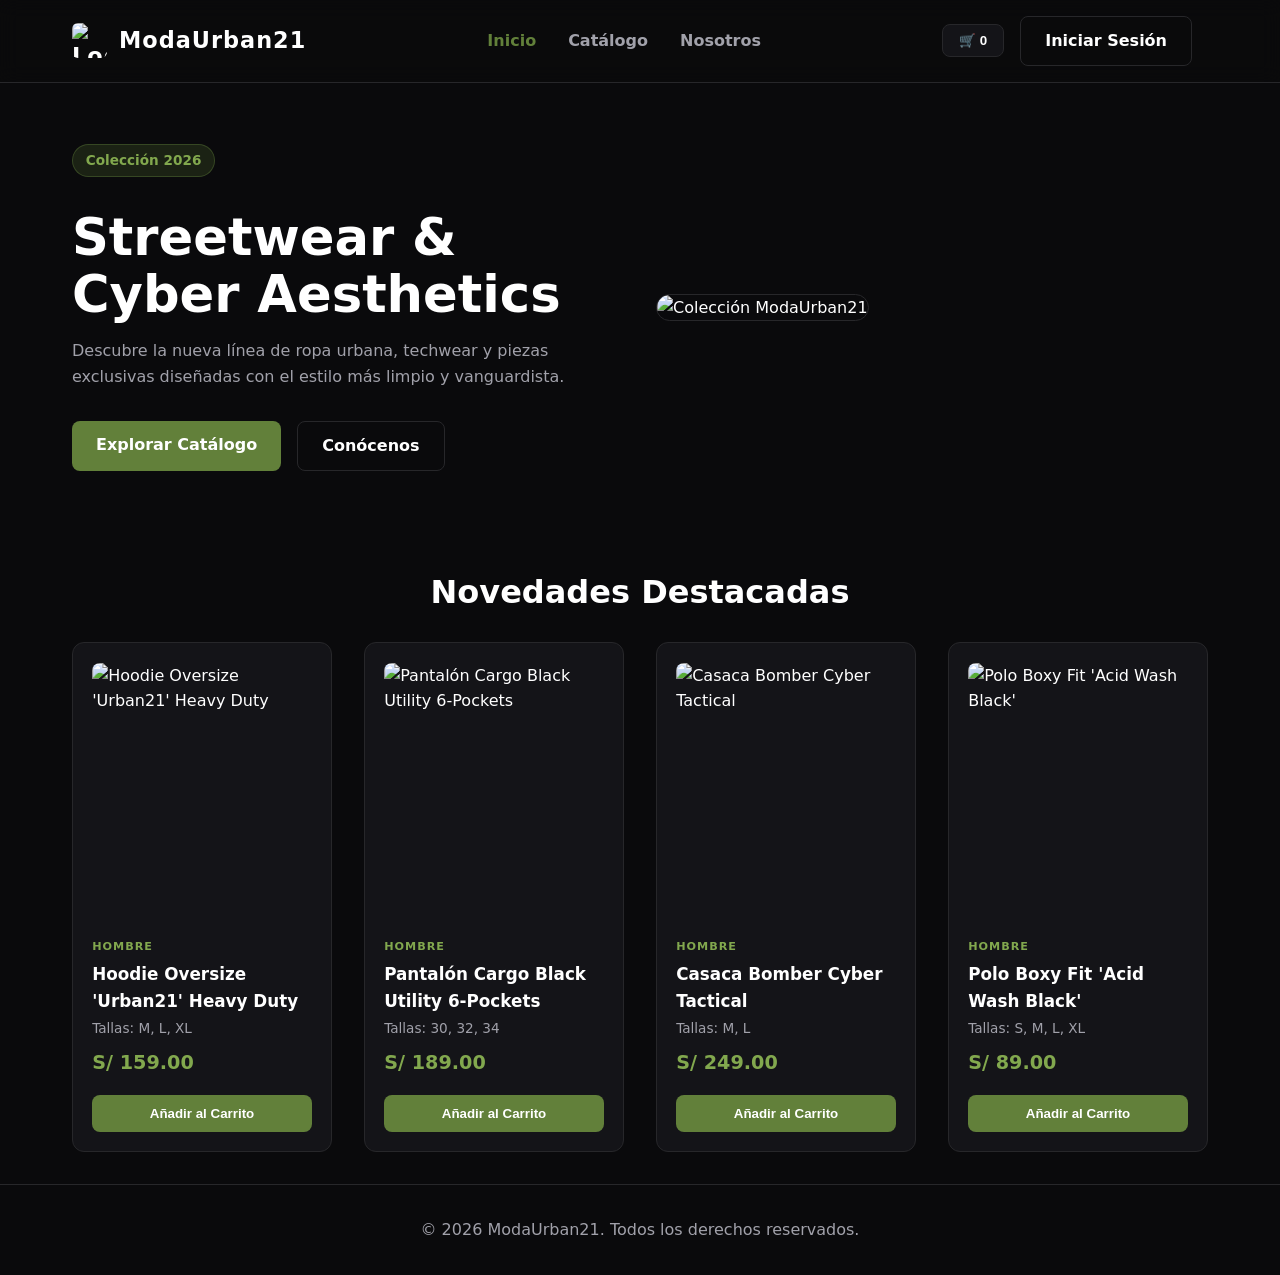
==== index.html @ eddc6c13 "Pagina zzz" ====
<!DOCTYPE html>
<html lang="es">
<head>
  <meta charset="UTF-8">
  <meta name="viewport" content="width=device-width, initial-scale=1.0">
  <title>ModaUrban21 | Inicio</title>
  <link rel="stylesheet" href="style.css">
</head>
<body>

  <header id="cabecera">
    <nav class="barra-navegacion">
      <div class="logotipo">
        <img src="image/LogoMODaURban.png" alt="Logo ModaUrban21" class="imagen-logotipo">
        <span>ModaUrban21</span>
      </div>

      <ul class="enlaces-navegacion">
        <li><a href="index.html" class="enlace-activo">Inicio</a></li>
        <li><a href="catalogo.html">Catálogo</a></li>
        <li><a href="nosotros.html">Nosotros</a></li>
      </ul>

      <div class="acciones-usuario">
        <button id="boton-carrito" class="boton-icono">🛒 <span id="contador-carrito">0</span></button>
        <a href="login.html" id="boton-login-nav" class="boton boton-secundario">Iniciar Sesión</a>
        <span id="saludo-usuario" class="saludo-usuario"></span>
        <button id="boton-cerrar-sesion" class="boton-salir oculto">Salir</button>
      </div>
    </nav>
  </header>

  <main>
    <section class="seccion-principal">
      <div class="contenido-principal">
        <span class="etiqueta anim-pulso">Colección 2026</span>
        <h1>Streetwear & Cyber Aesthetics</h1>
        <p>Descubre la nueva línea de ropa urbana, techwear y piezas exclusivas diseñadas con el estilo más limpio y vanguardista.</p>
        <div class="botones-principal">
          <a href="catalogo.html" class="boton boton-primario boton-efecto">Explorar Catálogo</a>
          <a href="nosotros.html" class="boton boton-secundario">Conócenos</a>
        </div>
      </div>
      <div class="imagen-principal">
        <img src="https://images.unsplash.com/photo-1509967419530-da38b4704bc6?auto=format&fit=crop&w=800&q=80" alt="Colección ModaUrban21">
      </div>
    </section>

    <section class="seccion-destacados">
      <h2>Novedades Destacadas</h2>
      <div id="rejilla-destacados" class="rejilla-productos"></div>
    </section>
  </main>

  <div id="modal-carrito" class="modal">
    <div class="contenido-modal-carrito">
      <span class="cerrar-modal" id="cerrar-carrito">&times;</span>
      <h2>Tu Carrito de Compras</h2>
      <div id="elementos-carrito" class="elementos-carrito"></div>
      <div class="pie-carrito">
        <p>Total: S/ <span id="total-carrito">0.00</span></p>
        <button id="boton-checkout" class="boton boton-primario boton-bloque">Finalizar Compra</button>
      </div>
    </div>
  </div>

  <footer>
    <p>&copy; 2026 ModaUrban21. Todos los derechos reservados.</p>
  </footer>

  <script src="app.js"></script>
</body>
</html>
---- style.css ----
:root {
  --color-fondo: #0a0a0c;
  --color-superficie: #141418;
  --color-superficie-hover: #1f1f26;
  --color-primario: #62803a;
  --color-primario-hover: #82a84e;
  --texto-principal: #ffffff;
  --texto-secundario: #a1a1aa;
  --color-borde: #27272a;
  --tipografia: 'Segoe UI', system-ui, -apple-system, sans-serif;
}

* {
  margin: 0;
  padding: 0;
  box-sizing: border-box;
  scroll-behavior: smooth;
}

body {
  background-color: var(--color-fondo);
  color: var(--texto-principal);
  font-family: var(--tipografia);
  line-height: 1.6;
  display: flex;
  flex-direction: column;
  min-height: 100vh;
}

main {
  flex: 1;
}

.contenedor-pagina {
  padding-top: 7rem;
  padding-bottom: 4rem;
}

header {
  position: fixed;
  top: 0;
  width: 100%;
  background: rgba(10, 10, 12, 0.9);
  backdrop-filter: blur(10px);
  border-bottom: 1px solid var(--color-borde);
  z-index: 100;
}

.barra-navegacion {
  display: flex;
  justify-content: space-between;
  align-items: center;
  max-width: 1200px;
  margin: 0 auto;
  padding: 1rem 2rem;
}

.logotipo {
  display: flex;
  align-items: center;
  gap: 0.75rem;
  font-size: 1.4rem;
  font-weight: 900;
  letter-spacing: 1px;
}

.imagen-logotipo {
  width: 35px;
  height: 35px;
  border-radius: 6px;
  object-fit: cover;
}

.enlaces-navegacion {
  display: flex;
  list-style: none;
  gap: 2rem;
}

.enlaces-navegacion a {
  color: var(--texto-secundario);
  text-decoration: none;
  font-weight: 600;
  transition: color 0.3s;
}

.enlaces-navegacion a:hover,
.enlaces-navegacion a.enlace-activo {
  color: var(--color-primario);
}

.acciones-usuario {
  display: flex;
  align-items: center;
  gap: 1rem;
}

.boton-icono {
  background: var(--color-superficie);
  border: 1px solid var(--color-borde);
  color: var(--texto-principal);
  padding: 0.5rem 1rem;
  border-radius: 8px;
  cursor: pointer;
  font-weight: bold;
}

.saludo-usuario {
  color: var(--color-primario-hover);
  font-weight: bold;
}

.boton-salir {
  background: transparent;
  border: 1px solid var(--color-borde);
  color: var(--texto-secundario);
  padding: 0.3rem 0.6rem;
  border-radius: 6px;
  cursor: pointer;
  font-size: 0.8rem;
}

.oculto {
  display: none !important;
}

.boton {
  display: inline-block;
  padding: 0.7rem 1.5rem;
  border-radius: 8px;
  text-decoration: none;
  font-weight: 700;
  cursor: pointer;
  border: none;
  transition: all 0.3s;
  text-align: center;
}

.boton-primario {
  background-color: var(--color-primario);
  color: #fff;
}

.boton-primario:hover {
  background-color: var(--color-primario-hover);
}

.boton-secundario {
  background-color: transparent;
  color: var(--texto-principal);
  border: 1px solid var(--color-borde);
}

.boton-bloque {
  width: 100%;
}

.seccion-principal {
  display: grid;
  grid-template-columns: 1fr 1fr;
  align-items: center;
  max-width: 1200px;
  margin: 0 auto;
  padding: 9rem 2rem 4rem 2rem;
  gap: 2rem;
}

.etiqueta {
  display: inline-block;
  background: rgba(98, 128, 58, 0.2);
  color: var(--color-primario-hover);
  padding: 0.3rem 0.8rem;
  border-radius: 20px;
  font-size: 0.85rem;
  font-weight: 600;
  margin-bottom: 1rem;
  border: 1px solid rgba(98, 128, 58, 0.4);
}

.contenido-principal h1 {
  font-size: 3.2rem;
  line-height: 1.1;
  margin: 1rem 0;
}

.contenido-principal p {
  color: var(--texto-secundario);
  margin-bottom: 2rem;
}

.botones-principal {
  display: flex;
  gap: 1rem;
}

.imagen-principal img {
  width: 100%;
  border-radius: 16px;
  border: 1px solid var(--color-borde);
}

.seccion-destacados, .seccion-catalogo, .seccion-nosotros {
  max-width: 1200px;
  margin: 0 auto;
  padding: 2rem;
}

.seccion-destacados h2, .seccion-catalogo h2, .seccion-nosotros h2 {
  font-size: 2rem;
  margin-bottom: 1.5rem;
  text-align: center;
}

/* SECCIÓN LOGIN DETALLADO */
.seccion-login {
  max-width: 1050px;
  margin: 0 auto;
  padding: 1rem 2rem;
  display: grid;
  grid-template-columns: 1fr 1fr;
  gap: 2.5rem;
  align-items: start;
}

.panel-info-login {
  background: var(--color-superficie);
  border: 1px solid var(--color-borde);
  border-radius: 16px;
  padding: 2.5rem;
}

.panel-info-login h2 {
  font-size: 1.8rem;
  margin: 0.8rem 0;
}

.panel-info-login p {
  color: var(--texto-secundario);
  font-size: 0.95rem;
  margin-bottom: 1rem;
}

.malla-beneficios {
  display: flex;
  flex-direction: column;
  gap: 1.2rem;
  margin: 1.5rem 0 2rem 0;
}

.item-beneficio {
  display: flex;
  align-items: flex-start;
  gap: 1rem;
  background: rgba(255, 255, 255, 0.02);
  padding: 0.8rem 1rem;
  border-radius: 10px;
  border: 1px solid var(--color-borde);
  transition: background 0.3s ease;
}

.item-beneficio:hover {
  background: rgba(98, 128, 58, 0.08);
}

.icono-beneficio {
  font-size: 1.3rem;
  background: var(--color-superficie);
  padding: 0.3rem 0.5rem;
  border-radius: 8px;
  border: 1px solid var(--color-borde);
}

.item-beneficio strong {
  display: block;
  font-size: 0.95rem;
  color: #fff;
}

.item-beneficio p {
  font-size: 0.82rem;
  color: var(--texto-secundario);
  margin: 0;
}

.tarjeta-soporte {
  border-top: 1px solid var(--color-borde);
  padding-top: 1rem;
}

.tarjeta-soporte a {
  color: var(--color-primario-hover);
  text-decoration: none;
}

.tarjeta-login {
  background: var(--color-superficie);
  border: 1px solid var(--color-borde);
  padding: 2.5rem;
  border-radius: 16px;
}

.tarjeta-login h2 {
  font-size: 1.6rem;
  margin-bottom: 0.3rem;
}

.subtitulo-login {
  color: var(--texto-secundario);
  font-size: 0.88rem;
  margin-bottom: 1.5rem;
}

.grupo-entrada {
  display: flex;
  flex-direction: column;
  gap: 0.4rem;
  margin-bottom: 1.2rem;
  text-align: left;
}

.grupo-entrada label {
  font-size: 0.82rem;
  color: #d4d4d8;
  font-weight: 600;
}

.grupo-entrada input {
  width: 100%;
  padding: 0.8rem 1rem;
  border-radius: 8px;
  border: 1px solid var(--color-borde);
  background: var(--color-fondo);
  color: #fff;
  outline: none;
}

.grupo-entrada input:focus {
  border-color: var(--color-primario);
}

.opciones-login {
  display: flex;
  justify-content: space-between;
  align-items: center;
  font-size: 0.82rem;
  margin-bottom: 1.2rem;
  color: var(--texto-secundario);
}

.enlace-secundario {
  color: var(--texto-secundario);
  text-decoration: none;
}

.enlace-destacado {
  color: var(--color-primario-hover);
  font-weight: 700;
  text-decoration: none;
}

.cambio-vista {
  margin-top: 1.5rem;
  text-align: center;
  font-size: 0.85rem;
  color: var(--texto-secundario);
}

.mensaje-alerta {
  margin-top: 1.2rem;
  text-align: center;
  font-size: 0.88rem;
  font-weight: bold;
}

/* ANIMACIONES */
@keyframes entradaSuave {
  from {
    opacity: 0;
    transform: translateY(20px);
  }
  to {
    opacity: 1;
    transform: translateY(0);
  }
}

@keyframes fadeIn {
  from {
    opacity: 0;
    transform: scale(0.97);
  }
  to {
    opacity: 1;
    transform: scale(1);
  }
}

@keyframes pulsoBrillo {
  0% { box-shadow: 0 0 0 0 rgba(98, 128, 58, 0.4); }
  70% { box-shadow: 0 0 0 10px rgba(98, 128, 58, 0); }
  100% { box-shadow: 0 0 0 0 rgba(98, 128, 58, 0); }
}

.animar-entrada {
  animation: entradaSuave 0.7s cubic-bezier(0.16, 1, 0.3, 1) forwards;
}

.animar-fade {
  animation: fadeIn 0.4s ease-out forwards;
}

.anim-pulso {
  animation: pulsoBrillo 2s infinite;
}

.tarj-animada {
  transition: transform 0.3s ease, border-color 0.3s ease, box-shadow 0.3s ease;
}

.tarj-animada:hover {
  transform: translateY(-4px);
  border-color: rgba(98, 128, 58, 0.5);
  box-shadow: 0 10px 25px -5px rgba(0, 0, 0, 0.5);
}

.boton-efecto {
  position: relative;
  overflow: hidden;
}

.boton-efecto::after {
  content: '';
  position: absolute;
  top: 50%;
  left: 50%;
  width: 0;
  height: 0;
  background: rgba(255, 255, 255, 0.2);
  border-radius: 50%;
  transform: translate(-50%, -50%);
  transition: width 0.4s ease, height 0.4s ease;
}

.boton-efecto:active::after {
  width: 200px;
  height: 200px;
}

/* BUSCADOR Y FILTROS */
.caja-busqueda {
  max-width: 600px;
  margin: 0 auto 1.5rem auto;
}

.caja-busqueda input {
  width: 100%;
  padding: 0.9rem 1.2rem;
  border-radius: 30px;
  border: 1px solid var(--color-borde);
  background: var(--color-superficie);
  color: #fff;
  font-size: 1rem;
  outline: none;
}

.caja-busqueda input:focus {
  border-color: var(--color-primario);
}

.filtros-genero {
  display: flex;
  justify-content: center;
  gap: 0.5rem;
  margin-bottom: 1rem;
}

.boton-genero {
  background: transparent;
  border: 1px solid var(--color-borde);
  color: var(--texto-secundario);
  padding: 0.4rem 1rem;
  border-radius: 6px;
  cursor: pointer;
  font-weight: 600;
  transition: all 0.2s;
}

.boton-genero.activo, .boton-genero:hover {
  background: var(--color-superficie-hover);
  color: var(--color-primario-hover);
  border-color: var(--color-primario);
}

.filtros {
  display: flex;
  justify-content: center;
  gap: 0.8rem;
  margin: 1.5rem 0 2.5rem 0;
  flex-wrap: wrap;
}

.boton-filtro {
  background: var(--color-superficie);
  border: 1px solid var(--color-borde);
  color: var(--texto-secundario);
  padding: 0.5rem 1.2rem;
  border-radius: 20px;
  cursor: pointer;
  transition: all 0.3s;
}

.boton-filtro.activo, .boton-filtro:hover {
  background: var(--color-primario);
  color: #fff;
  border-color: var(--color-primario);
}

/* REJILLA DE PRODUCTOS */
.rejilla-productos {
  display: grid;
  grid-template-columns: repeat(auto-fill, minmax(250px, 1fr));
  gap: 2rem;
}

.tarjeta-producto {
  background-color: var(--color-superficie);
  border: 1px solid var(--color-borde);
  border-radius: 12px;
  padding: 1.2rem;
  display: flex;
  flex-direction: column;
  justify-content: space-between;
  transition: transform 0.3s ease;
}

.tarjeta-producto:hover {
  transform: translateY(-5px);
}

.tarjeta-producto img {
  width: 100%;
  height: 260px;
  object-fit: cover;
  border-radius: 8px;
  margin-bottom: 0.8rem;
}

.etiqueta-genero {
  display: inline-block;
  font-size: 0.7rem;
  font-weight: 800;
  color: var(--color-primario-hover);
  margin-top: 0.2rem;
  letter-spacing: 1px;
}

.tarjeta-producto h3 {
  font-size: 1.05rem;
  margin-top: 0.3rem;
}

.talla-producto {
  font-size: 0.85rem;
  color: var(--texto-secundario);
  margin-top: 0.2rem;
}

.precio-producto {
  font-size: 1.2rem;
  font-weight: bold;
  color: var(--color-primario-hover);
  margin: 0.5rem 0 1rem 0;
}

.sin-resultados {
  grid-column: 1 / -1;
  text-align: center;
  color: var(--texto-secundario);
  padding: 3rem 0;
  font-size: 1.1rem;
}

/* SECCIÓN NOSOTROS */
.descripcion-nosotros {
  text-align: center;
  max-width: 800px;
  margin: 0 auto 3rem auto;
  color: var(--texto-secundario);
}

.malla-nosotros {
  display: grid;
  grid-template-columns: repeat(auto-fit, minmax(280px, 1fr));
  gap: 2rem;
}

.tarjeta-nosotros {
  background: var(--color-superficie);
  padding: 2rem;
  border-radius: 12px;
  border: 1px solid var(--color-borde);
}

.tarjeta-nosotros h3 {
  color: var(--color-primario-hover);
  margin-bottom: 1rem;
}

/* MODAL Y CARRITO */
.modal {
  display: none;
  position: fixed;
  top: 0;
  left: 0;
  width: 100%;
  height: 100%;
  background: rgba(0, 0, 0, 0.8);
  backdrop-filter: blur(5px);
  z-index: 200;
}
.contenido-modal-carrito {
  background: var(--color-superficie);
  border: 1px solid var(--color-borde);
  width: 90%;
  max-width: 480px;
  margin: 10% auto;
  padding: 2rem;
  border-radius: 16px;
  position: relative;
}
.cerrar-modal {
  position: absolute;
  top: 15px;
  right: 20px;
  font-size: 1.8rem;
  cursor: pointer;
}
.item-carrito {
  display: flex;
  justify-content: space-between;
  align-items: center;
  padding: 0.8rem 0;
  border-bottom: 1px solid var(--color-borde);
}
.item-carrito button {
  background: transparent;
  border: none;
  color: #ef4444;
  cursor: pointer;
  font-size: 1.1rem;
}

.pie-carrito {
  margin-top: 1.5rem;
}

footer {
  text-align: center;
  padding: 2rem;
  border-top: 1px solid var(--color-borde);
  color: var(--texto-secundario);
}

@media (max-width: 850px) {
  .seccion-principal, .seccion-login {
    grid-template-columns: 1fr;
    padding-top: 7rem;
  }
}
.fila-doble {
  display: grid;
  grid-template-columns: 1fr 1fr;
  gap: 1rem;
}

@media (max-width: 500px) {
  .fila-doble {
    grid-template-columns: 1fr;
  }
}
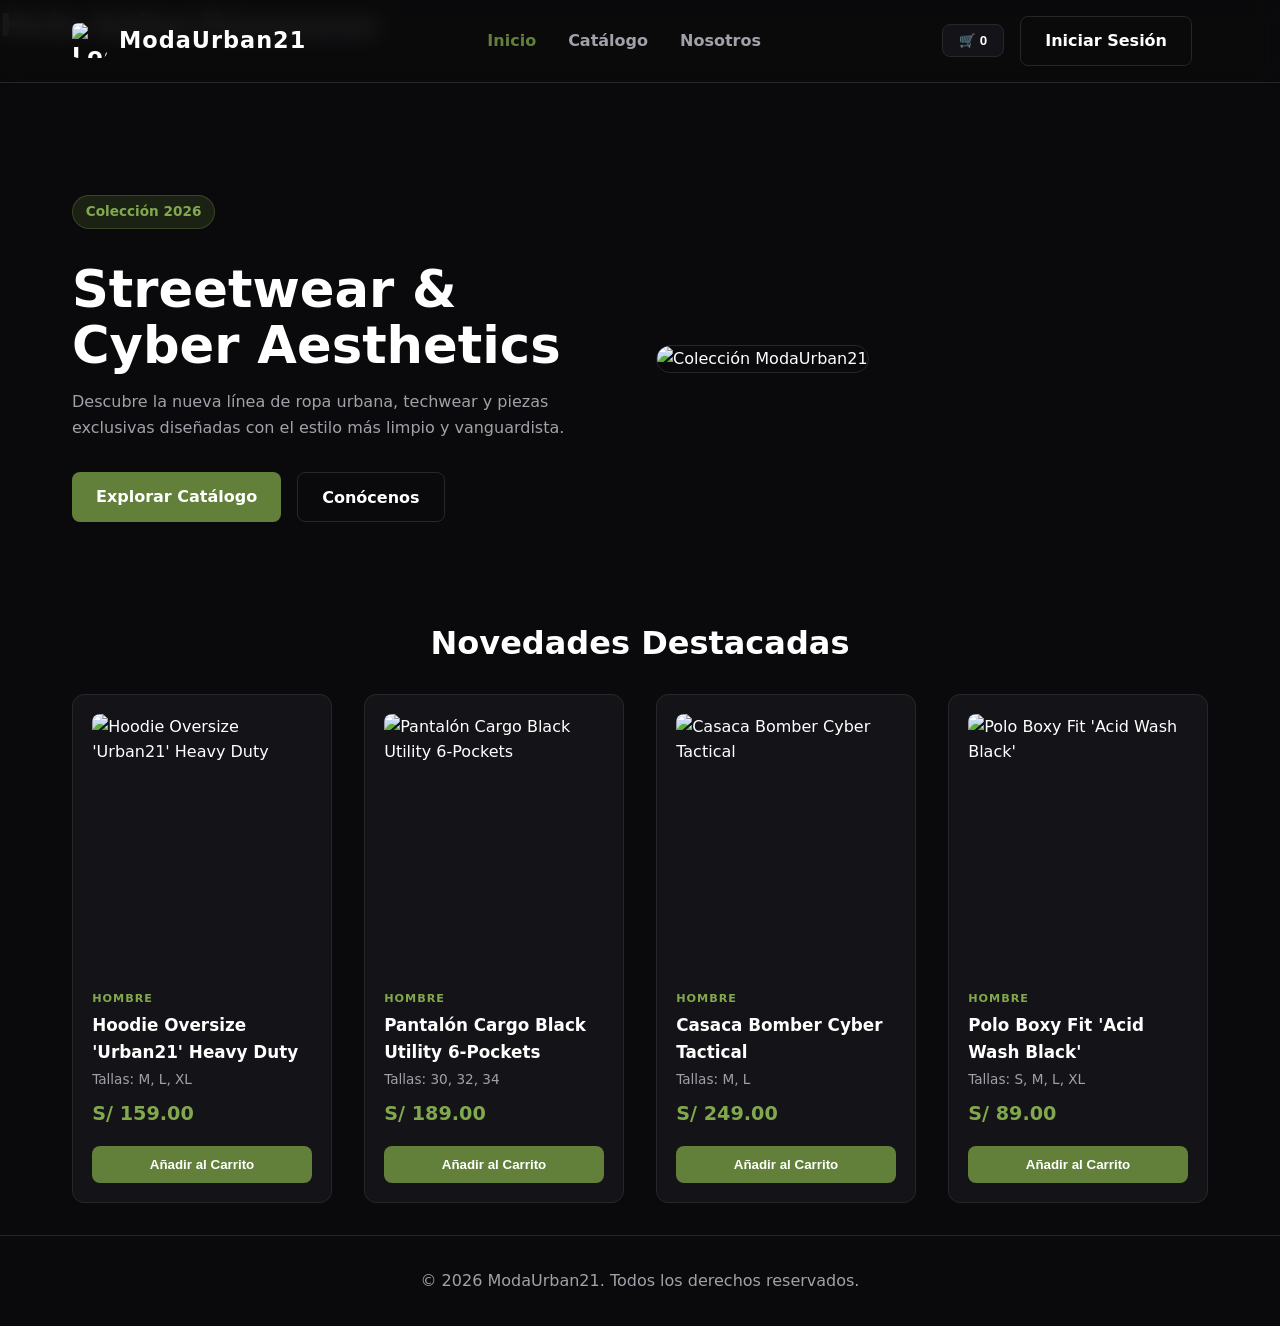
==== commit babb511b: "agregar h1" ====
--- a/index.html
+++ b/index.html
@@ -4,6 +4,7 @@
   <meta charset="UTF-8">
   <meta name="viewport" content="width=device-width, initial-scale=1.0">
   <title>ModaUrban21 | Inicio</title>
+  <h1>Hola bebecitaaaaaaa</h1>
   <link rel="stylesheet" href="style.css">
 </head>
 <body>
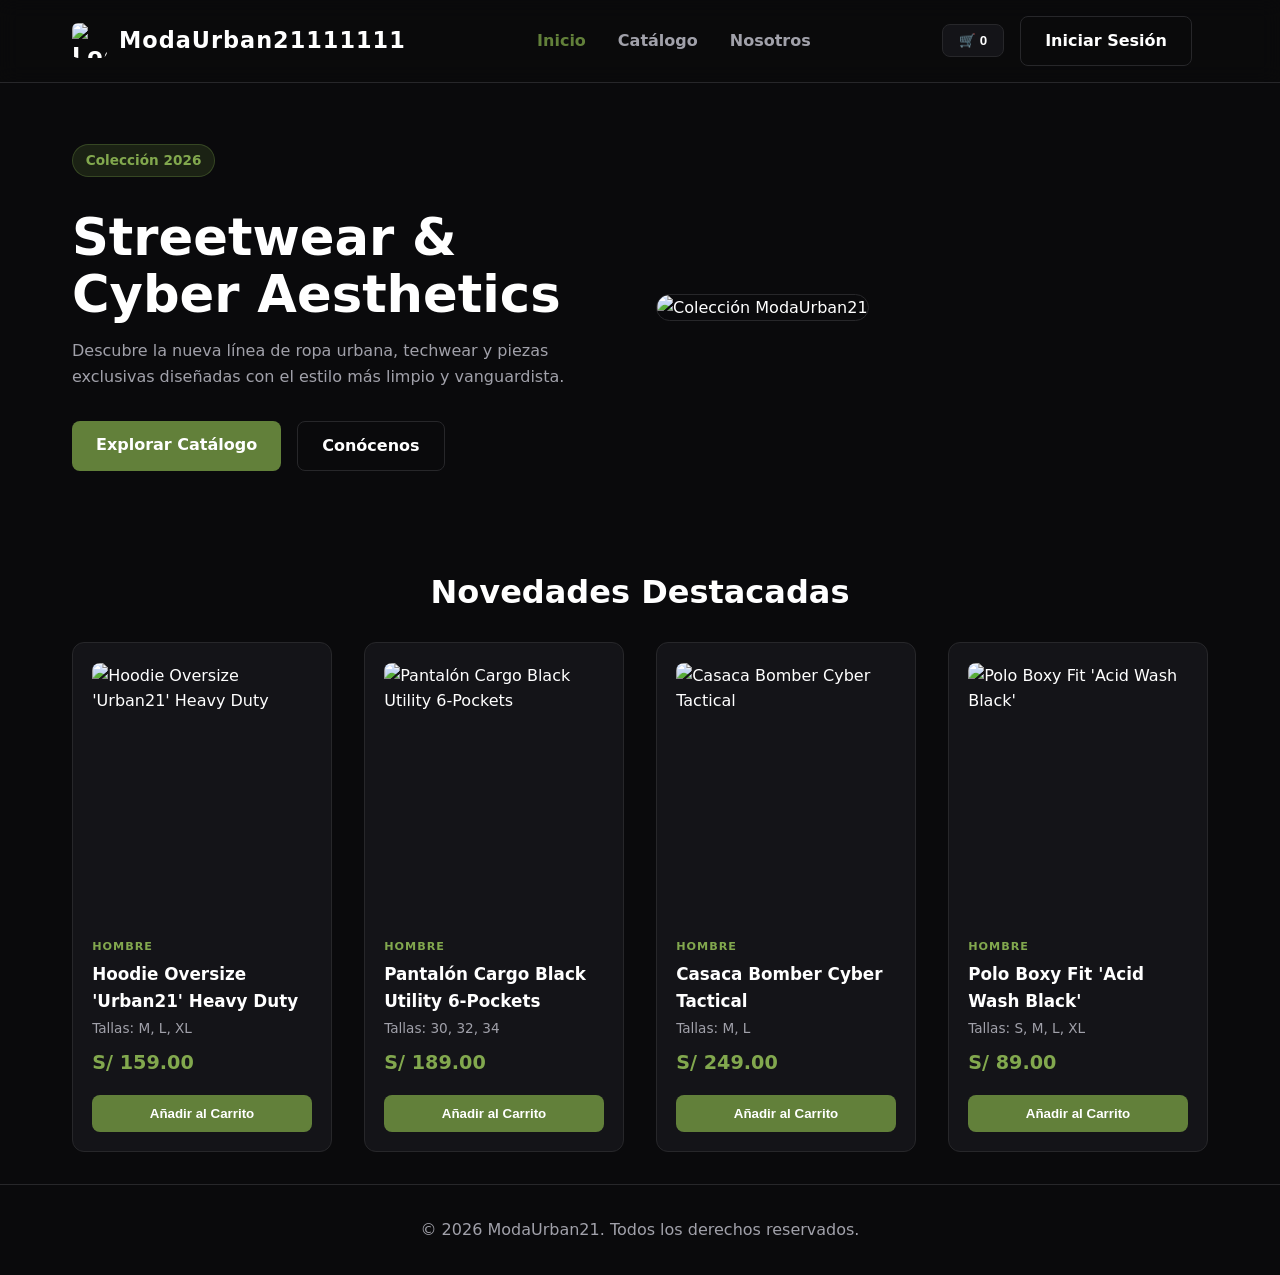
==== commit 902b68d4: "Titulo" ====
--- a/index.html
+++ b/index.html
@@ -4,7 +4,6 @@
   <meta charset="UTF-8">
   <meta name="viewport" content="width=device-width, initial-scale=1.0">
   <title>ModaUrban21 | Inicio</title>
-  <h1>Hola bebecitaaaaaaa</h1>
   <link rel="stylesheet" href="style.css">
 </head>
 <body>
@@ -13,7 +12,7 @@
     <nav class="barra-navegacion">
       <div class="logotipo">
         <img src="image/LogoMODaURban.png" alt="Logo ModaUrban21" class="imagen-logotipo">
-        <span>ModaUrban21</span>
+        <span>ModaUrban21111111</span>
       </div>
 
       <ul class="enlaces-navegacion">
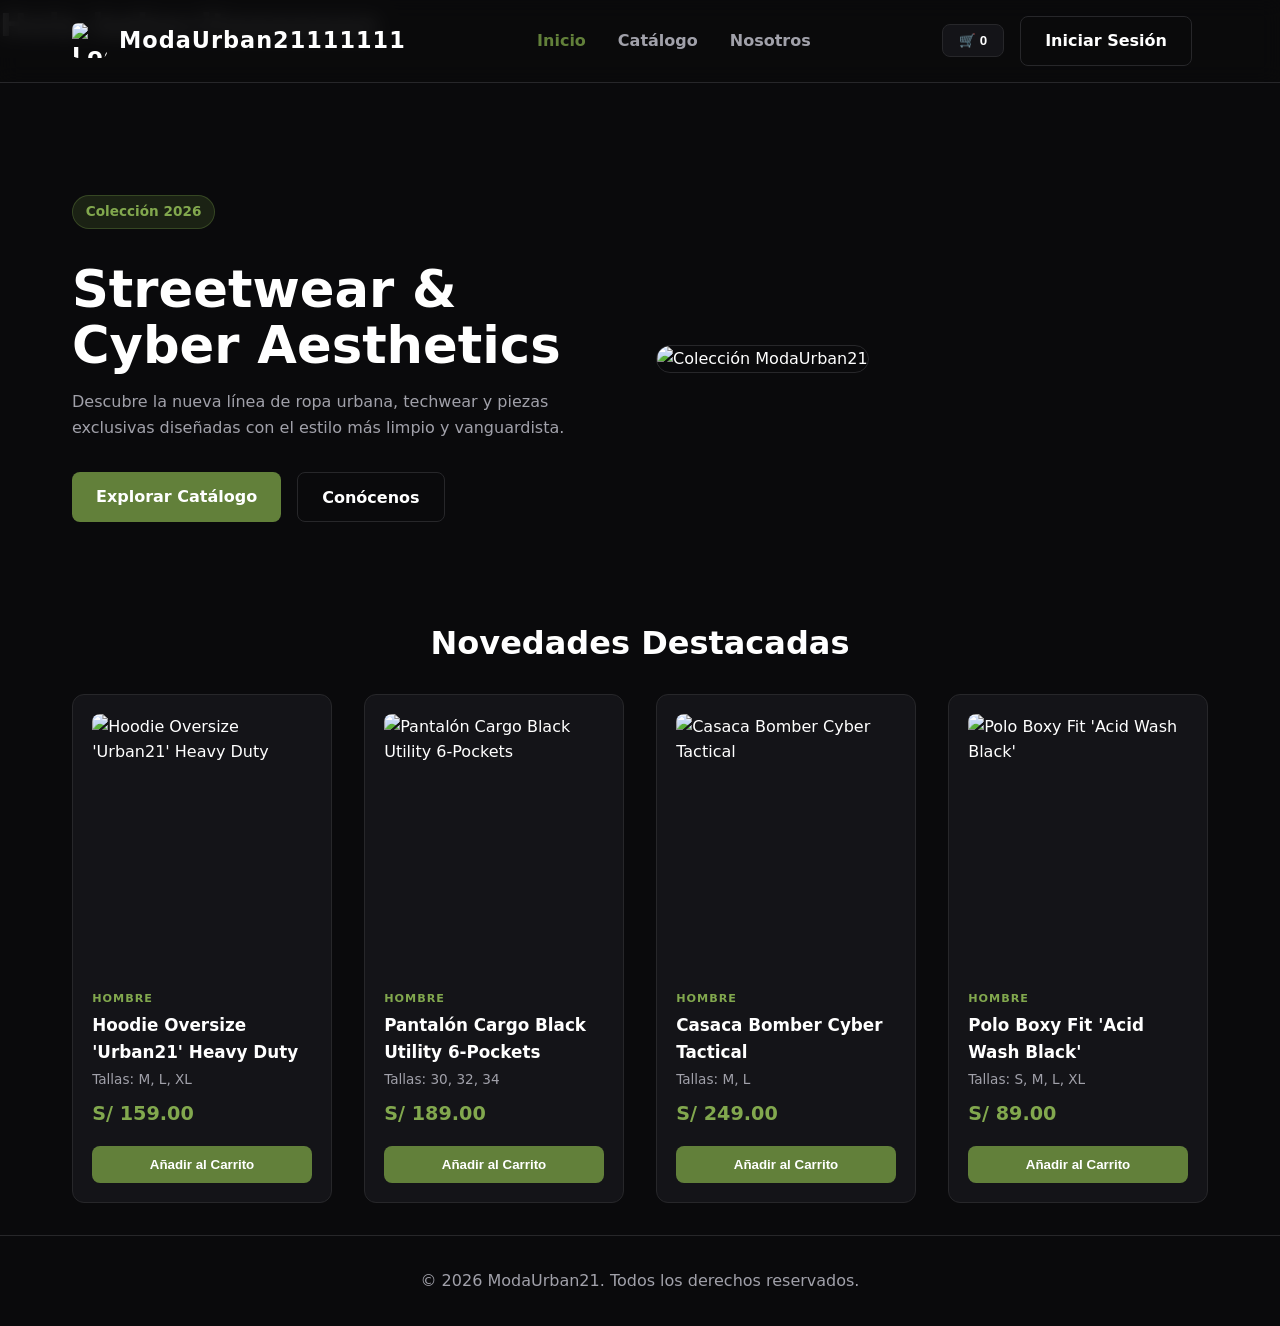
==== commit 5b912c2b: "Merge branch 'main' of https://github.com/jmansillal-debu/Ramdon" ====
--- a/index.html
+++ b/index.html
@@ -4,6 +4,7 @@
   <meta charset="UTF-8">
   <meta name="viewport" content="width=device-width, initial-scale=1.0">
   <title>ModaUrban21 | Inicio</title>
+  <h1>Hola bebecitaaaaaaa</h1>
   <link rel="stylesheet" href="style.css">
 </head>
 <body>
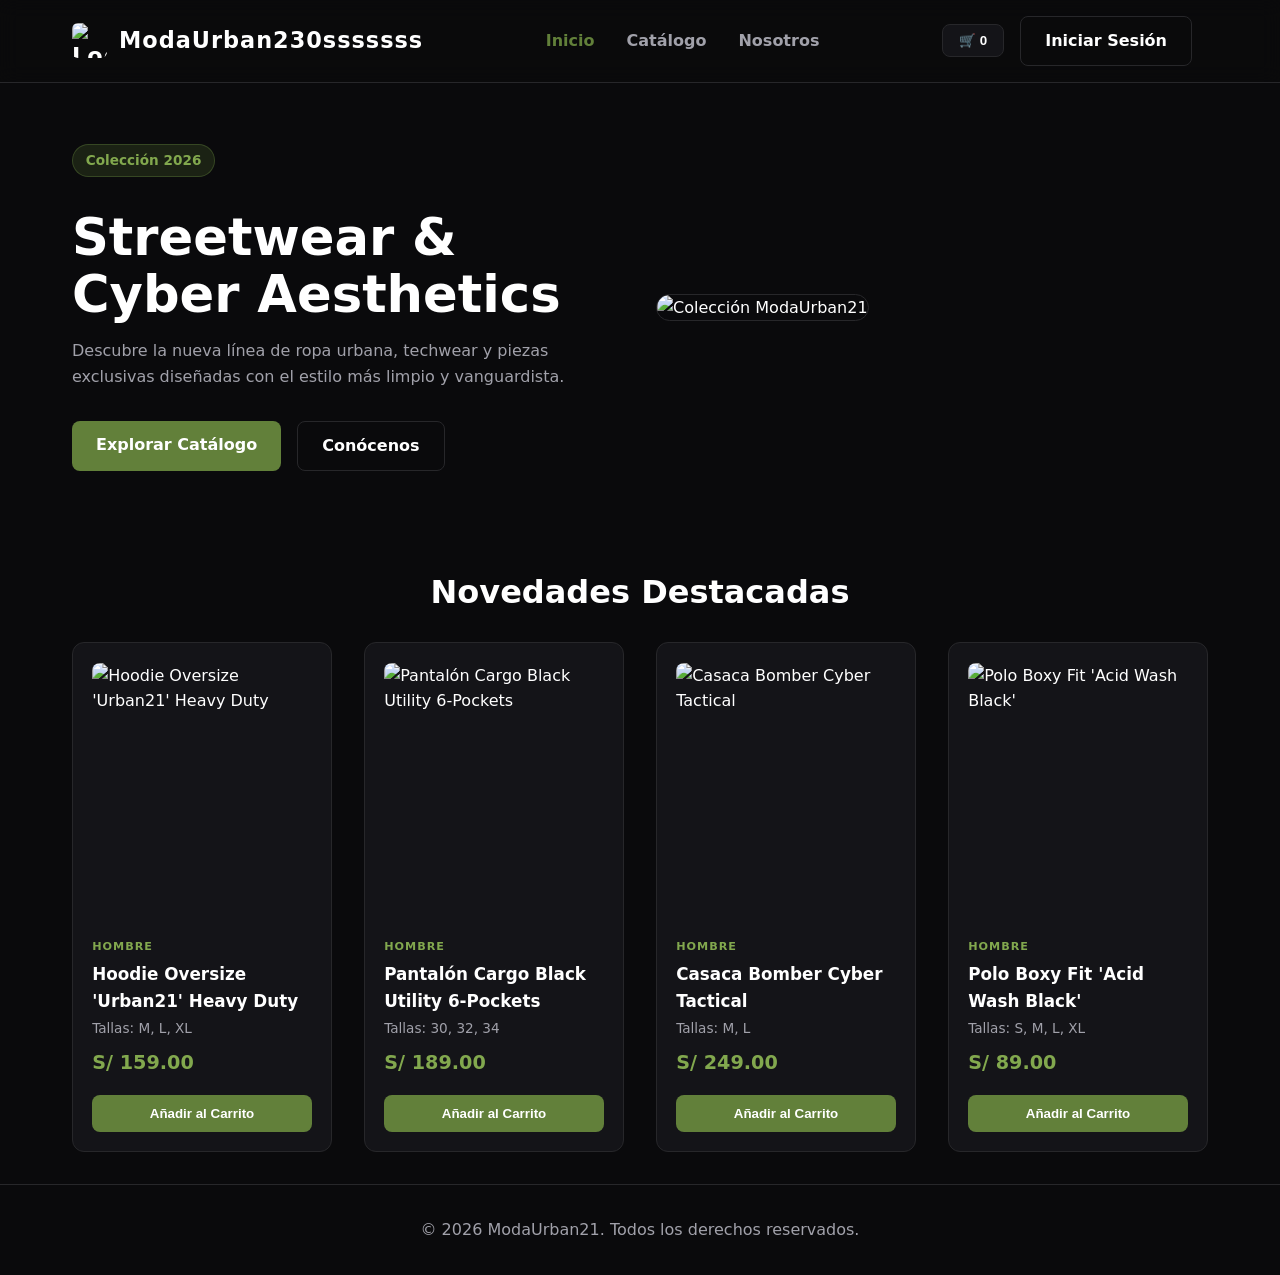
==== commit 04ef2f7a: "cambio de diseño" ====
--- a/index.html
+++ b/index.html
@@ -4,7 +4,6 @@
   <meta charset="UTF-8">
   <meta name="viewport" content="width=device-width, initial-scale=1.0">
   <title>ModaUrban21 | Inicio</title>
-  <h1>Hola bebecitaaaaaaa</h1>
   <link rel="stylesheet" href="style.css">
 </head>
 <body>
@@ -13,7 +12,7 @@
     <nav class="barra-navegacion">
       <div class="logotipo">
         <img src="image/LogoMODaURban.png" alt="Logo ModaUrban21" class="imagen-logotipo">
-        <span>ModaUrban21111111</span>
+        <span>ModaUrban230sssssss</span>
       </div>
 
       <ul class="enlaces-navegacion">
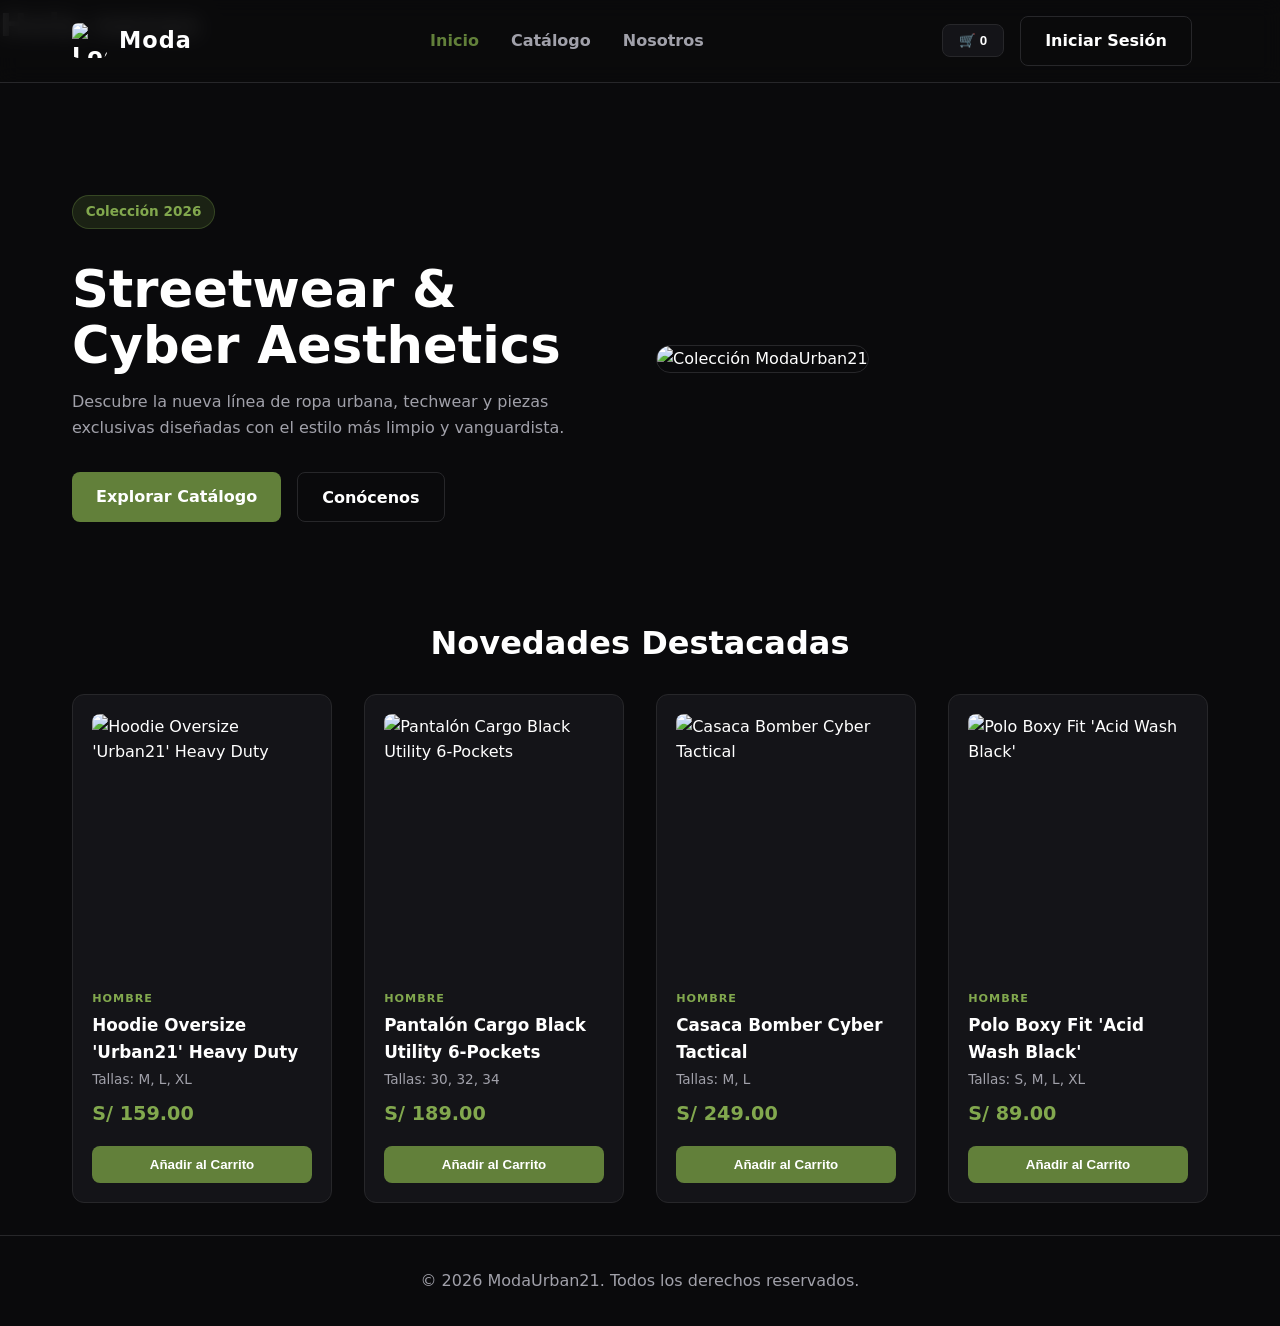
==== commit 29d9a833: "Cambio de h1 y titulo sapn" ====
--- a/index.html
+++ b/index.html
@@ -4,6 +4,7 @@
   <meta charset="UTF-8">
   <meta name="viewport" content="width=device-width, initial-scale=1.0">
   <title>ModaUrban21 | Inicio</title>
+  <h1>Hola nenas</h1>
   <link rel="stylesheet" href="style.css">
 </head>
 <body>
@@ -12,7 +13,7 @@
     <nav class="barra-navegacion">
       <div class="logotipo">
         <img src="image/LogoMODaURban.png" alt="Logo ModaUrban21" class="imagen-logotipo">
-        <span>ModaUrban230sssssss</span>
+        <span>Moda</span>
       </div>
 
       <ul class="enlaces-navegacion">
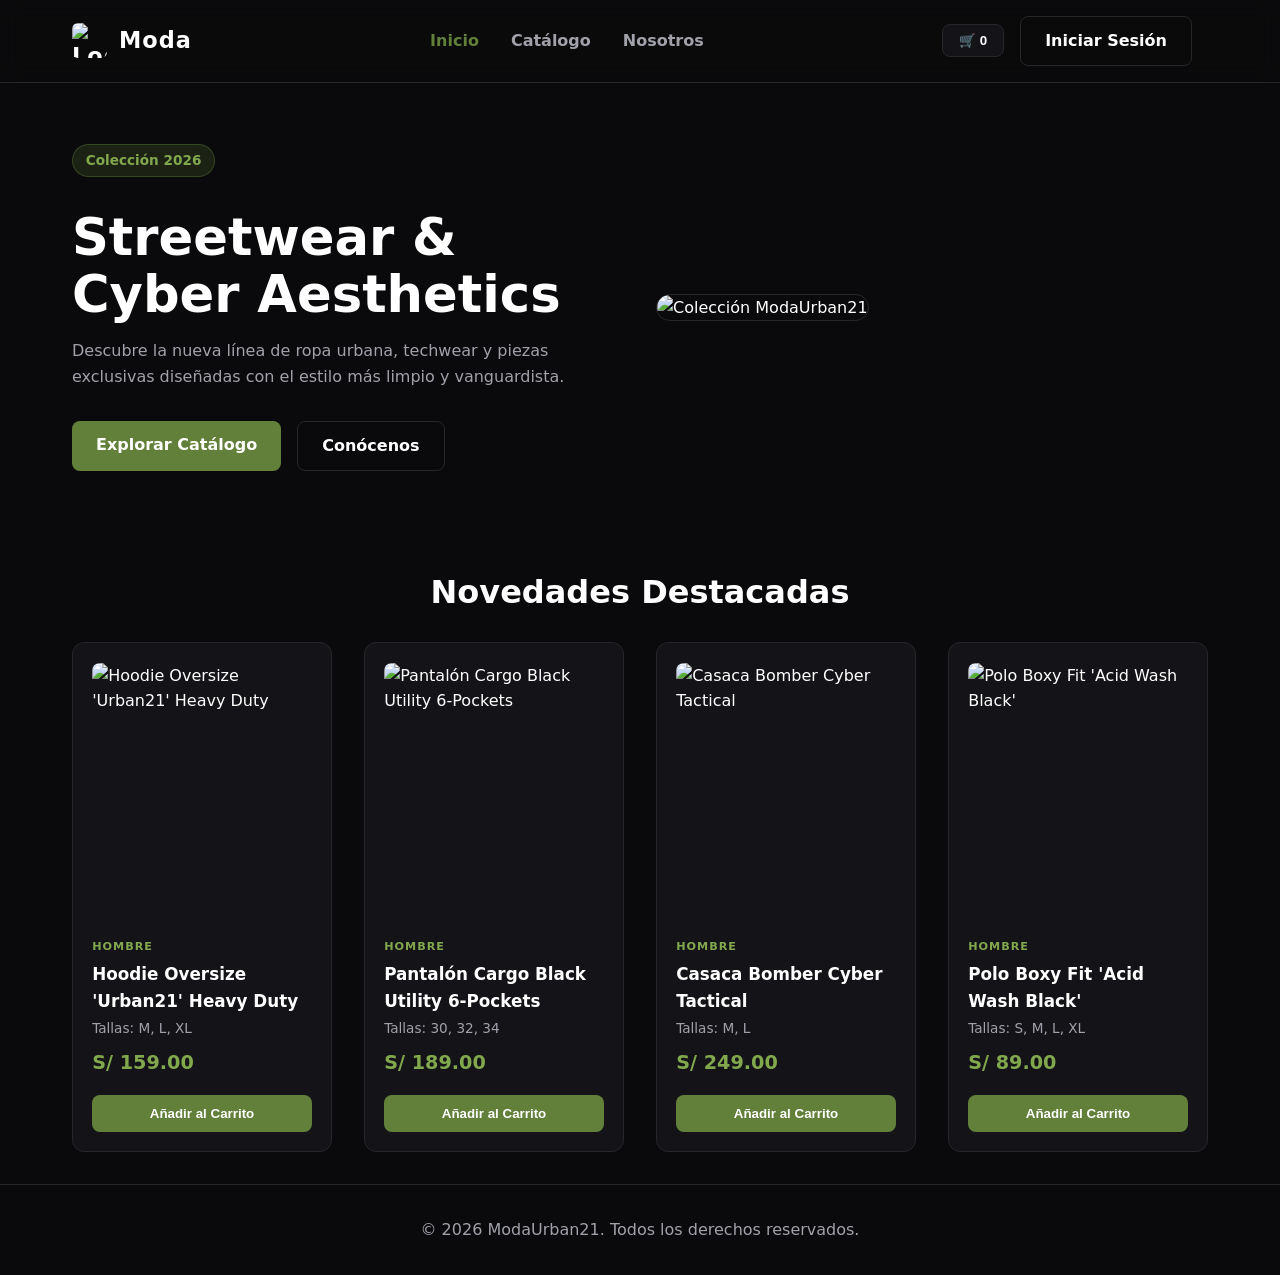
==== commit 2b9fe427: "Merge branch 'main' into feature/header-y-nav" ====
--- a/index.html
+++ b/index.html
@@ -4,7 +4,6 @@
   <meta charset="UTF-8">
   <meta name="viewport" content="width=device-width, initial-scale=1.0">
   <title>ModaUrban21 | Inicio</title>
-  <h1>Hola nenas</h1>
   <link rel="stylesheet" href="style.css">
 </head>
 <body>
